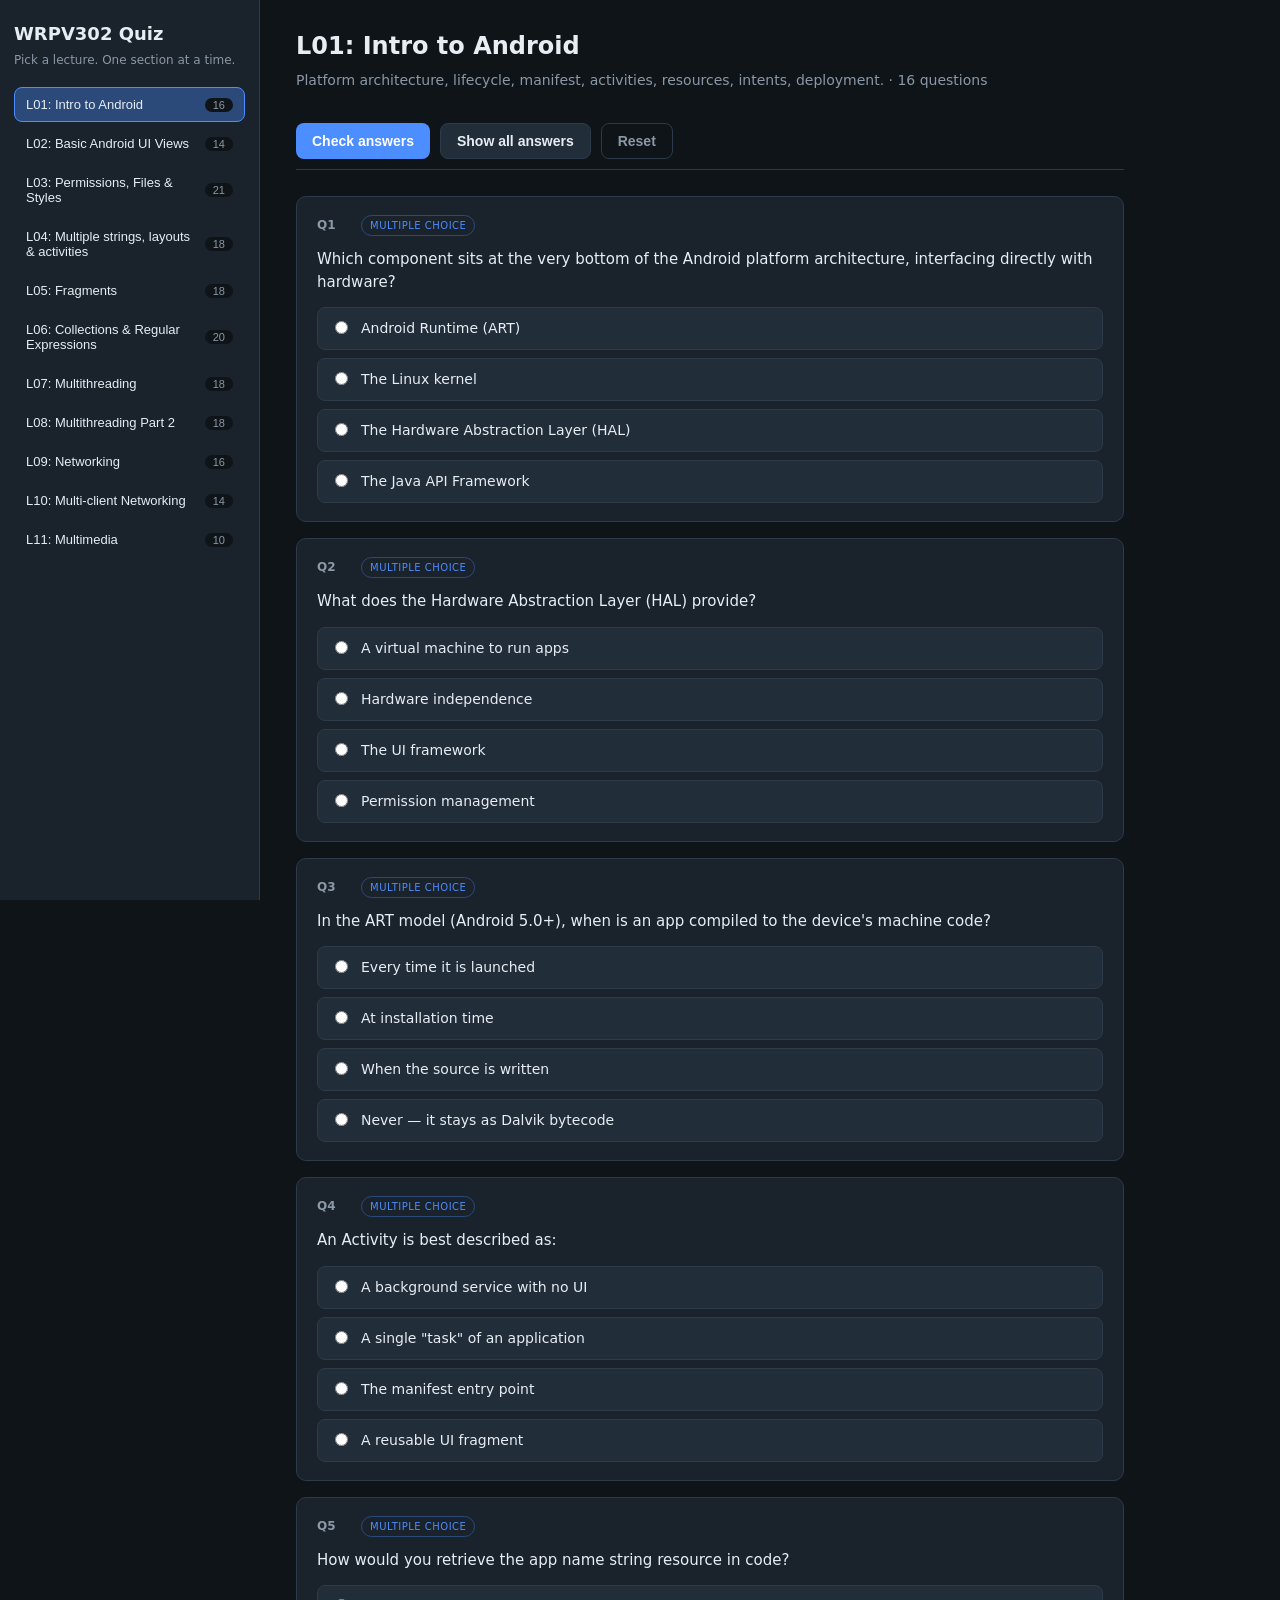
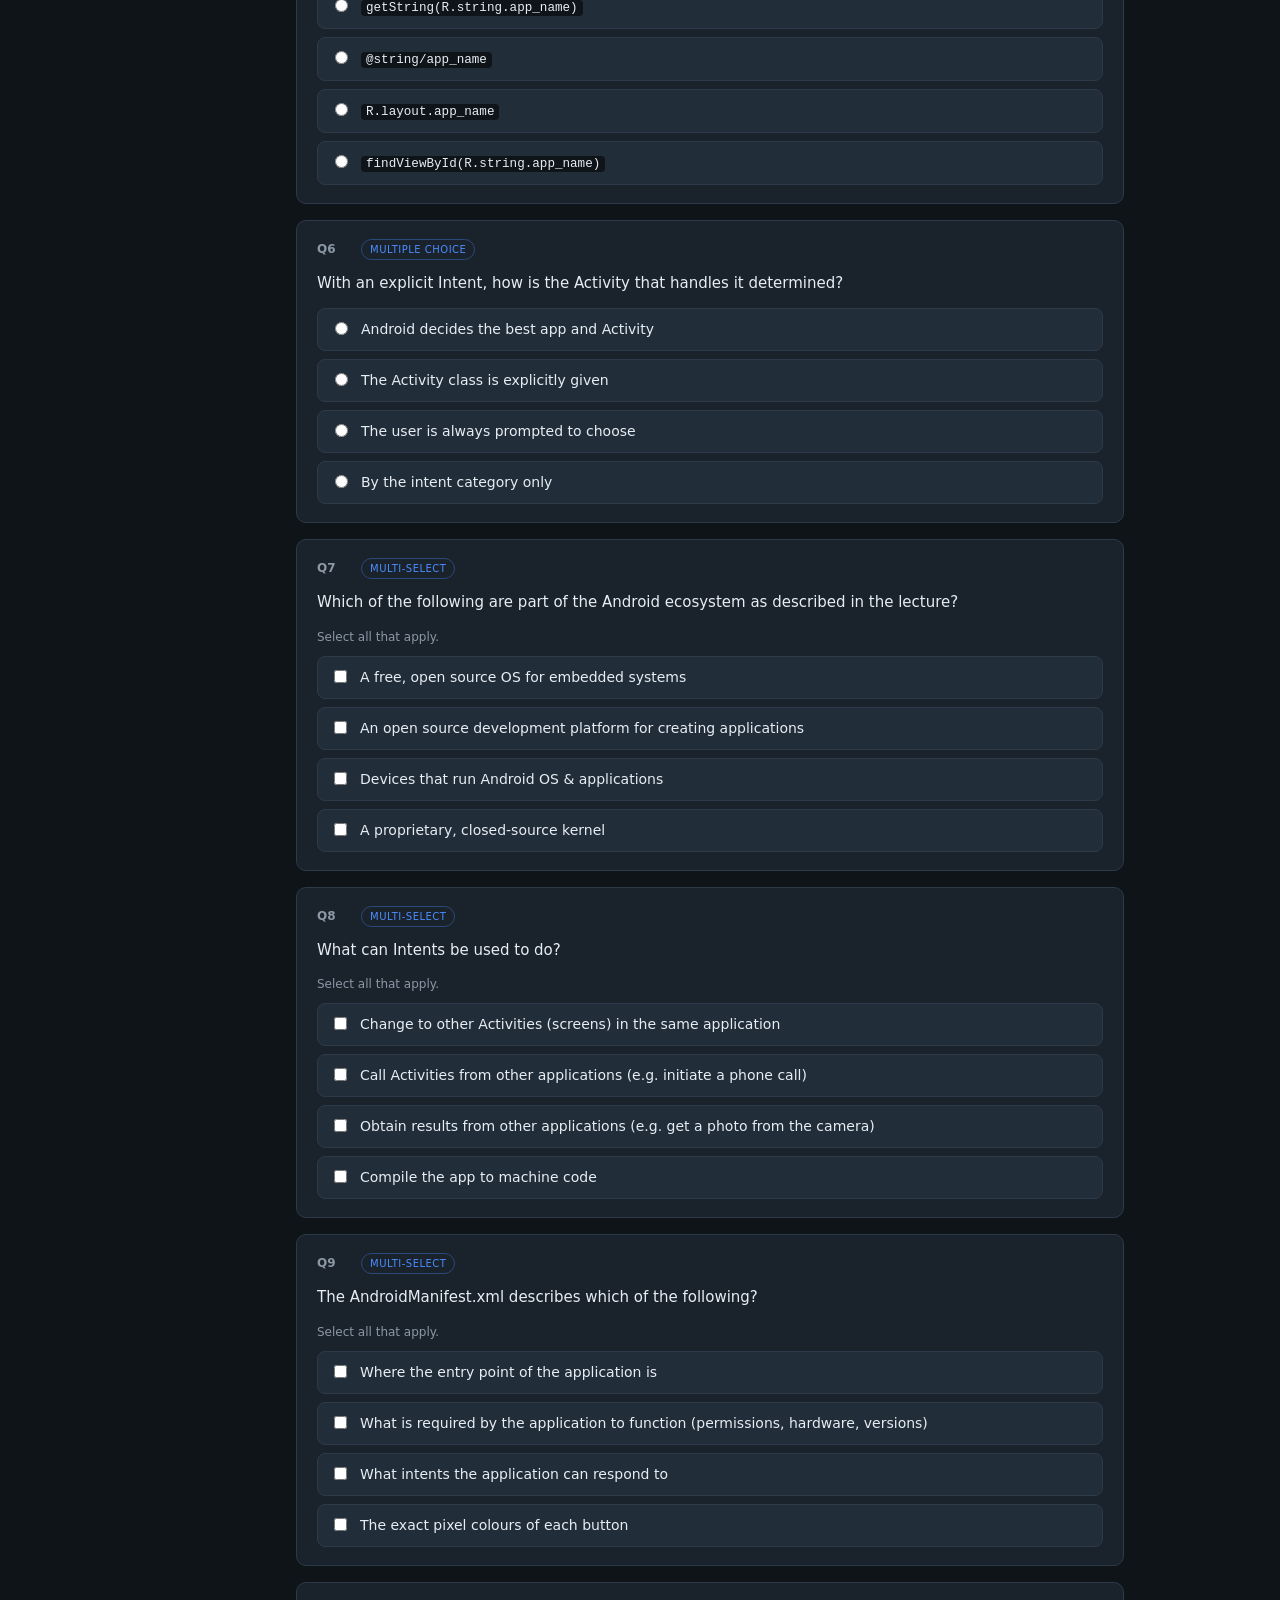
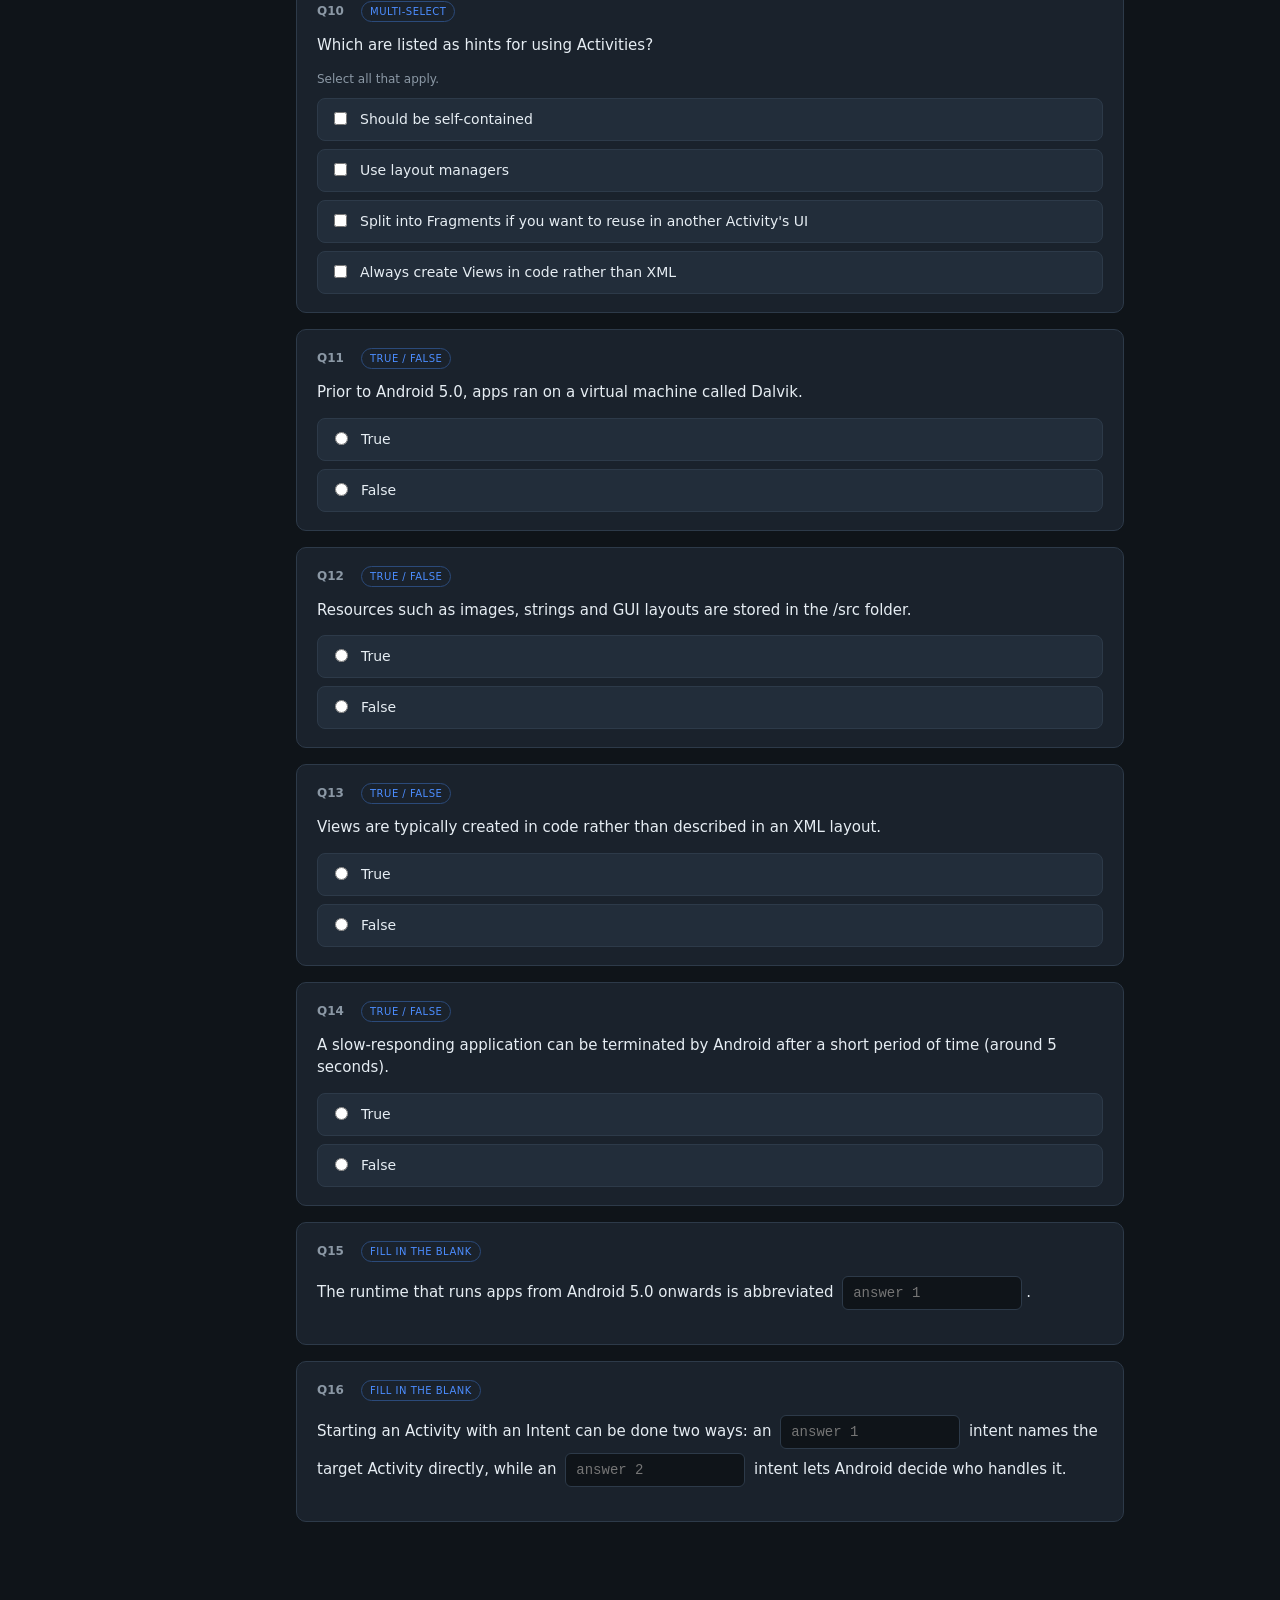
==== index.html @ e397711b "Add Pages root entry point, favicon and social cards" ====
<!DOCTYPE html>
<html lang="en">
<head>
  <meta charset="UTF-8" />
  <meta name="viewport" content="width=device-width, initial-scale=1.0" />
  <title>WRPV302 Study Quiz</title>
  <meta name="description" content="Exam revision quiz for WRPV302 Advanced Programming: 11 lectures, 182 questions." />

  <!-- GitHub Pages serves this repo-root index.html; redirect to the quiz app. -->
  <meta http-equiv="refresh" content="0; url=./quiz/index.html" />
  <link rel="canonical" href="https://noormosia.github.io/skool/quiz/" />

  <!-- Favicon -->
  <link rel="icon" href="quiz/favicon.svg" type="image/svg+xml" />

  <!-- Social cards (absolute URLs so previews resolve on the root link too) -->
  <meta property="og:type" content="website" />
  <meta property="og:title" content="WRPV302 Study Quiz" />
  <meta property="og:description" content="11 lectures, 182 questions across four question types. Revise Advanced Programming and reveal every answer." />
  <meta property="og:url" content="https://noormosia.github.io/skool/quiz/" />
  <meta property="og:image" content="https://noormosia.github.io/skool/quiz/social-card.png" />
  <meta property="og:image:width" content="1200" />
  <meta property="og:image:height" content="630" />
  <meta name="twitter:card" content="summary_large_image" />
  <meta name="twitter:image" content="https://noormosia.github.io/skool/quiz/social-card.png" />
</head>
<body>
  <p>Redirecting to the <a href="./quiz/index.html">WRPV302 Study Quiz</a>…</p>
  <script>window.location.replace("./quiz/index.html");</script>
</body>
</html>
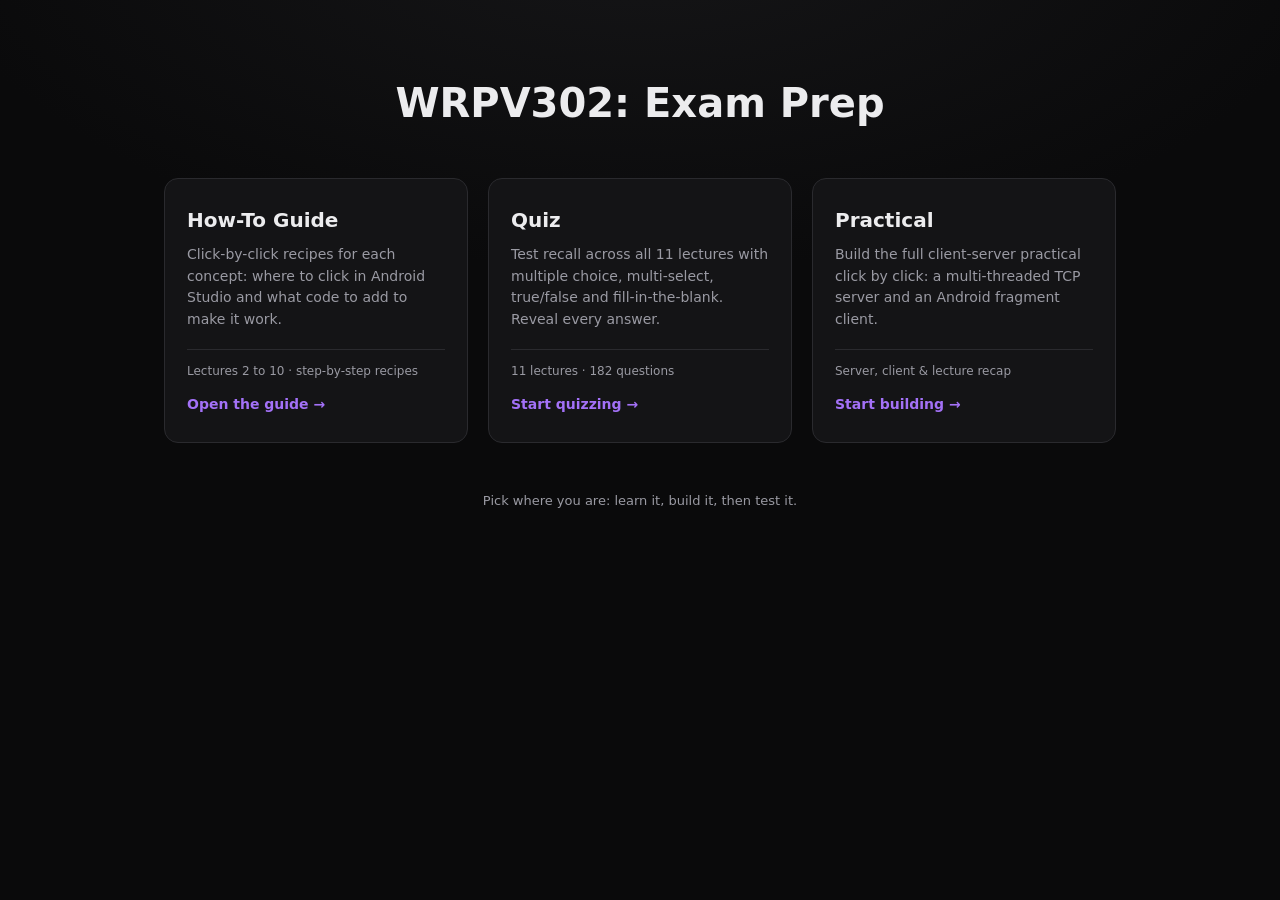
==== commit 90ae91bc: "added 2 more sections" ====
--- a/index.html
+++ b/index.html
@@ -3,29 +3,140 @@
 <head>
   <meta charset="UTF-8" />
   <meta name="viewport" content="width=device-width, initial-scale=1.0" />
-  <title>WRPV302 Study Quiz</title>
-  <meta name="description" content="Exam revision quiz for WRPV302 Advanced Programming: 11 lectures, 182 questions." />
+  <title>WRPV302 Exam prep</title>
+  <meta name="description" content="Exam prep for WRPV302 Advanced Programming: a revision quiz, a practical build walkthrough, and from-scratch lessons." />
 
-  <!-- GitHub Pages serves this repo-root index.html; redirect to the quiz app. -->
-  <meta http-equiv="refresh" content="0; url=./quiz/index.html" />
-  <link rel="canonical" href="https://noormosia.github.io/skool/quiz/" />
+  <link rel="icon" href="quiz/favicon.svg" type="image/svg+xml" />
+  <link rel="canonical" href="https://noormosia.github.io/skool/" />
 
-  <!-- Favicon -->
-  <link rel="icon" href="quiz/favicon.svg" type="image/svg+xml" />
-
-  <!-- Social cards (absolute URLs so previews resolve on the root link too) -->
   <meta property="og:type" content="website" />
-  <meta property="og:title" content="WRPV302 Study Quiz" />
-  <meta property="og:description" content="11 lectures, 182 questions across four question types. Revise Advanced Programming and reveal every answer." />
-  <meta property="og:url" content="https://noormosia.github.io/skool/quiz/" />
+  <meta property="og:title" content="WRPV302: Exam prep" />
+  <meta property="og:description" content="Quiz, practical walkthrough, and from-scratch lessons for Advanced Programming." />
+  <meta property="og:url" content="https://noormosia.github.io/skool/" />
   <meta property="og:image" content="https://noormosia.github.io/skool/quiz/social-card.png" />
   <meta property="og:image:width" content="1200" />
   <meta property="og:image:height" content="630" />
   <meta name="twitter:card" content="summary_large_image" />
   <meta name="twitter:image" content="https://noormosia.github.io/skool/quiz/social-card.png" />
+  <meta name="theme-color" content="#0a0a0b" />
+
+  <style>
+    :root {
+      /* Kiro: near-black neutral dark, violet only as the accent */
+      --bg: #0a0a0b;
+      --panel: #141416;
+      --panel-2: #1d1d20;
+      --border: #2a2a2e;
+      --text: #ececee;
+      --muted: #9a9aa3;
+      --accent: #a371f7;
+      --accent-dim: #3a3350;
+      --correct: #3fb950;
+      --note: #e3b341;
+    }
+    * { box-sizing: border-box; }
+    html, body {
+      margin: 0; padding: 0; min-height: 100vh;
+      background: radial-gradient(1200px 600px at 50% -10%, #161618 0%, var(--bg) 60%);
+      color: var(--text);
+      font-family: system-ui, -apple-system, "Segoe UI", Roboto, sans-serif;
+      line-height: 1.55;
+    }
+    .wrap {
+      max-width: 1000px;
+      margin: 0 auto;
+      padding: 72px 24px 80px;
+    }
+    header { text-align: center; margin-bottom: 44px; }
+    .eyebrow {
+      font-size: 13px; letter-spacing: 2px; text-transform: uppercase;
+      color: var(--accent); margin: 0 0 10px;
+    }
+    h1 { font-size: 40px; margin: 0 0 12px; }
+    .lede { font-size: 17px; color: var(--muted); margin: 0 auto; max-width: 560px; }
+
+    .cards {
+      display: grid;
+      grid-template-columns: repeat(3, 1fr);
+      gap: 20px;
+      margin-top: 40px;
+    }
+    .card {
+      display: flex; flex-direction: column;
+      background: var(--panel);
+      border: 1px solid var(--border);
+      border-radius: 14px;
+      padding: 26px 22px;
+      text-decoration: none;
+      color: inherit;
+      transition: transform 0.15s ease, border-color 0.15s ease, background 0.15s ease;
+    }
+    .card:hover {
+      transform: translateY(-4px);
+      border-color: var(--accent);
+      background: var(--panel-2);
+    }
+    .card-icon {
+      width: 48px; height: 48px; border-radius: 12px;
+      display: flex; align-items: center; justify-content: center;
+      margin-bottom: 18px;
+      border: 1px solid var(--border);
+      background: var(--bg);
+    }
+    .card-icon svg { width: 26px; height: 26px; }
+    .card h2 { font-size: 20px; margin: 0 0 8px; }
+    .card p { font-size: 14px; color: var(--muted); margin: 0 0 18px; flex: 1; }
+    .card .meta {
+      font-size: 12px; color: var(--muted);
+      border-top: 1px solid var(--border); padding-top: 12px;
+    }
+    .card .go {
+      margin-top: 14px; font-size: 14px; font-weight: 600; color: var(--accent);
+      display: inline-flex; align-items: center; gap: 6px;
+    }
+
+    footer { text-align: center; margin-top: 48px; color: var(--muted); font-size: 13px; }
+
+    @media (max-width: 720px) {
+      .wrap { padding: 44px 16px 60px; }
+      h1 { font-size: 30px; }
+      .cards { grid-template-columns: 1fr; gap: 16px; }
+    }
+  </style>
 </head>
 <body>
-  <p>Redirecting to the <a href="./quiz/index.html">WRPV302 Study Quiz</a>…</p>
-  <script>window.location.replace("./quiz/index.html");</script>
+  <div class="wrap">
+    <header>
+      <h1>WRPV302: Exam Prep</h1>
+    </header>
+
+    <div class="cards">
+      <!-- Lessons -->
+      <a class="card" href="lessons/index.html">
+        <h2>How-To Guide</h2>
+        <p>Click-by-click recipes for each concept: where to click in Android Studio and what code to add to make it work.</p>
+        <span class="meta">Lectures 2 to 10 &middot; step-by-step recipes</span>
+        <span class="go">Open the guide &rarr;</span>
+      </a>
+
+      <!-- Quiz -->
+      <a class="card" href="quiz/index.html">
+        <h2>Quiz</h2>
+        <p>Test recall across all 11 lectures with multiple choice, multi-select, true/false and fill-in-the-blank. Reveal every answer.</p>
+        <span class="meta">11 lectures &middot; 182 questions</span>
+        <span class="go">Start quizzing &rarr;</span>
+      </a>
+
+      <!-- Practical -->
+      <a class="card" href="practical/index.html">
+        <h2>Practical</h2>
+        <p>Build the full client-server practical click by click: a multi-threaded TCP server and an Android fragment client.</p>
+        <span class="meta">Server, client &amp; lecture recap</span>
+        <span class="go">Start building &rarr;</span>
+      </a>
+    </div>
+
+    <footer>Pick where you are: learn it, build it, then test it.</footer>
+  </div>
 </body>
 </html>
